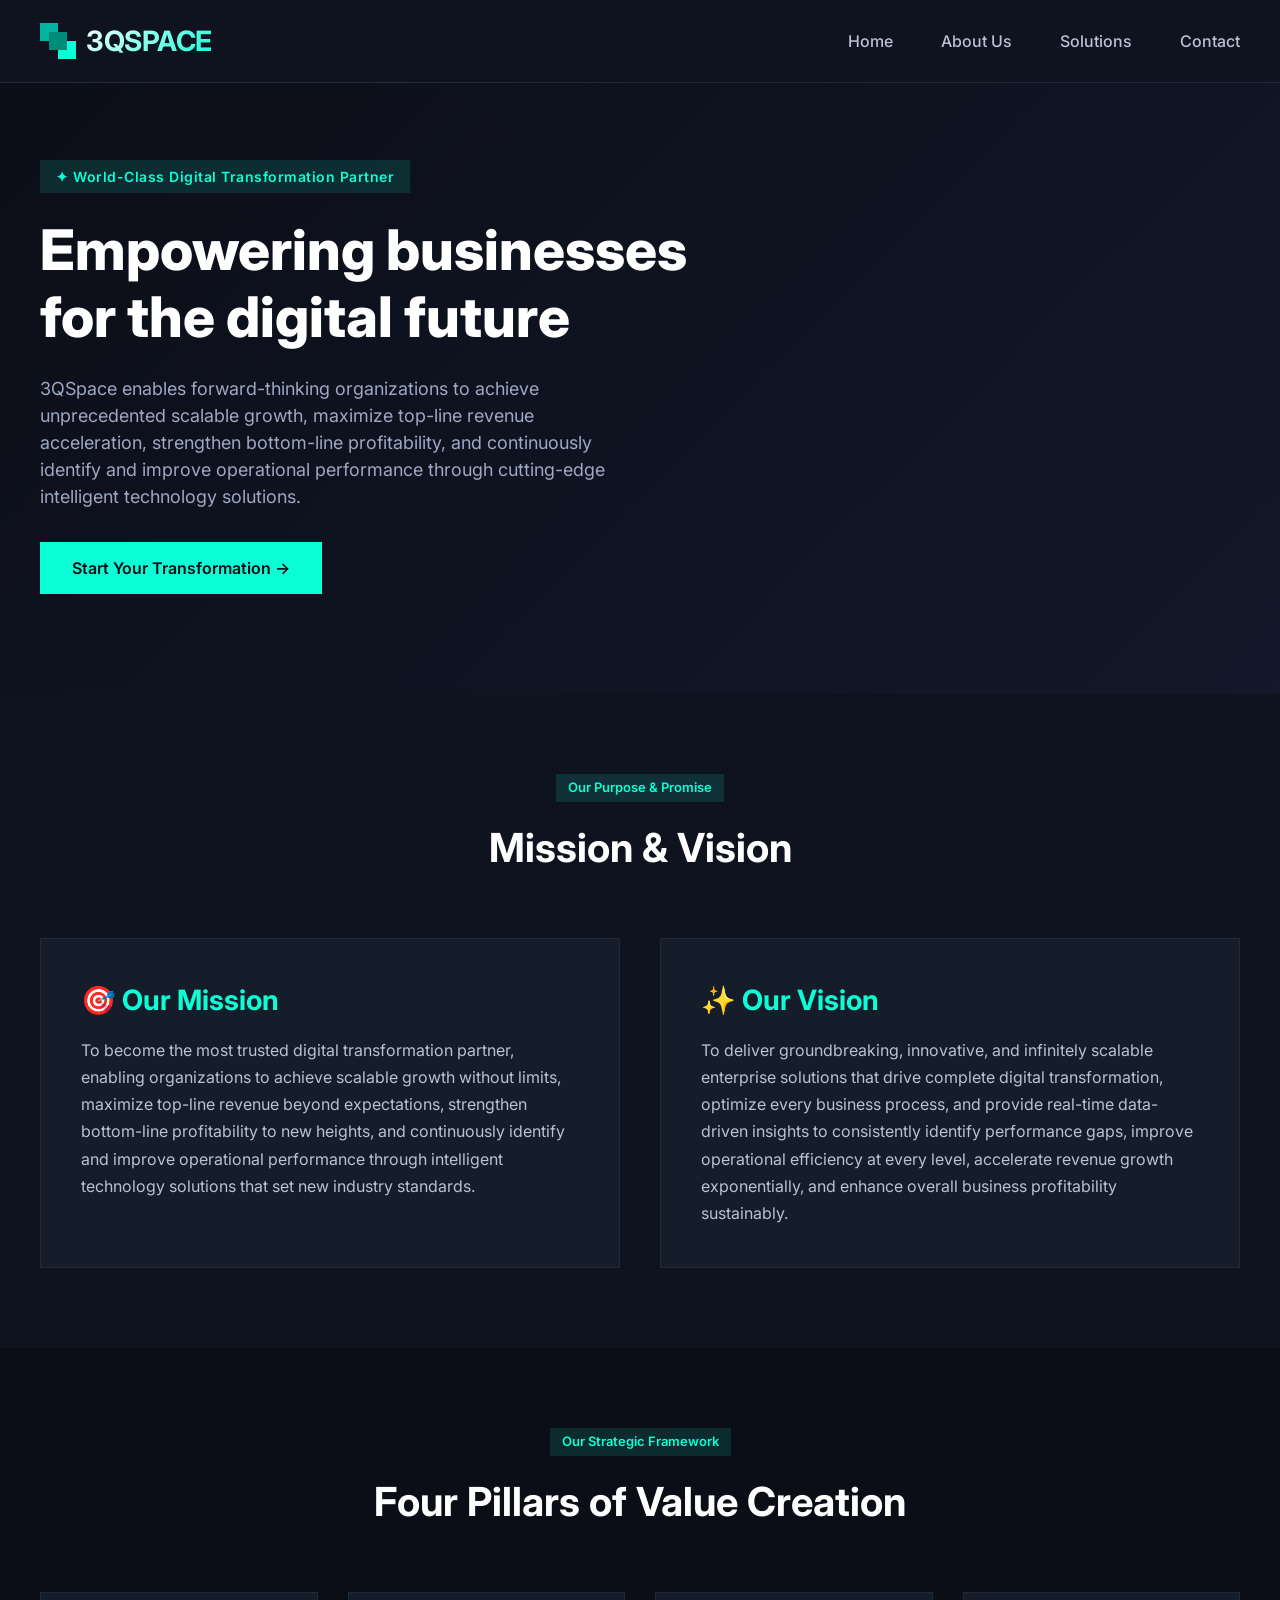
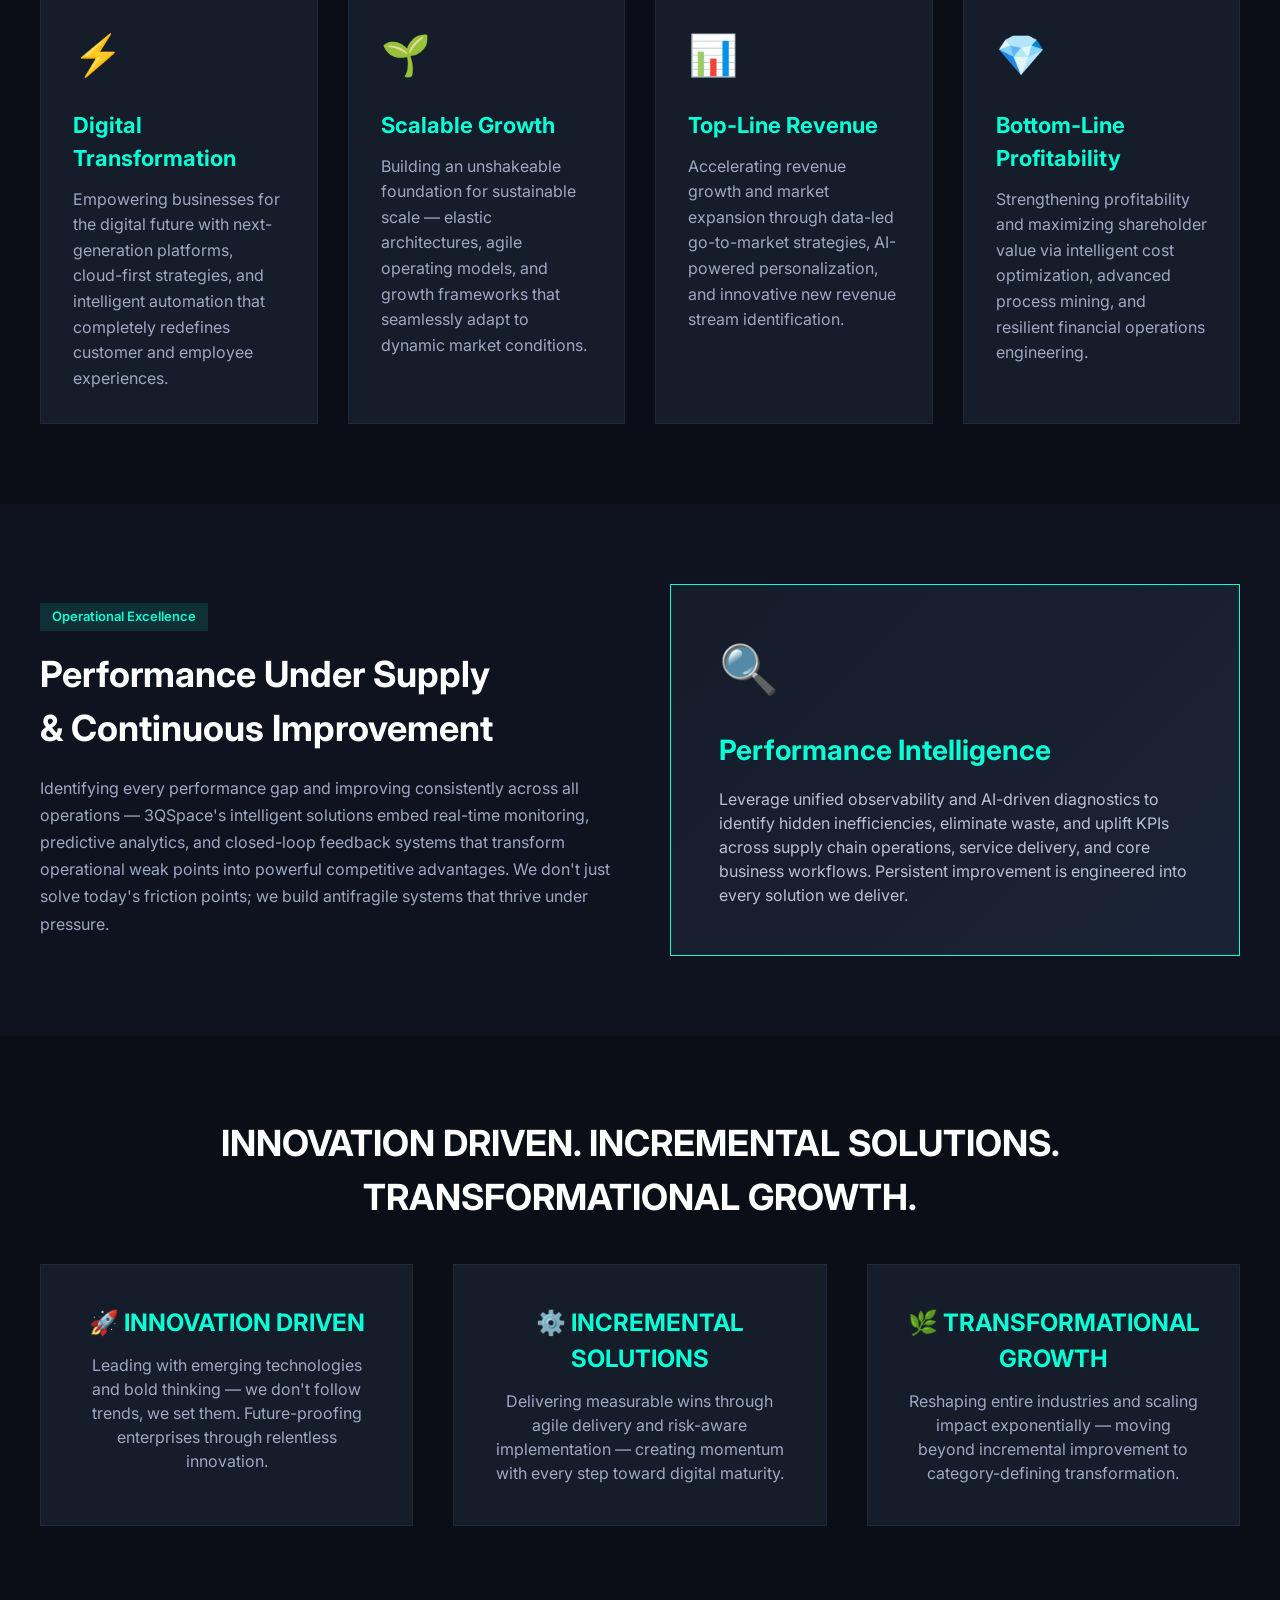
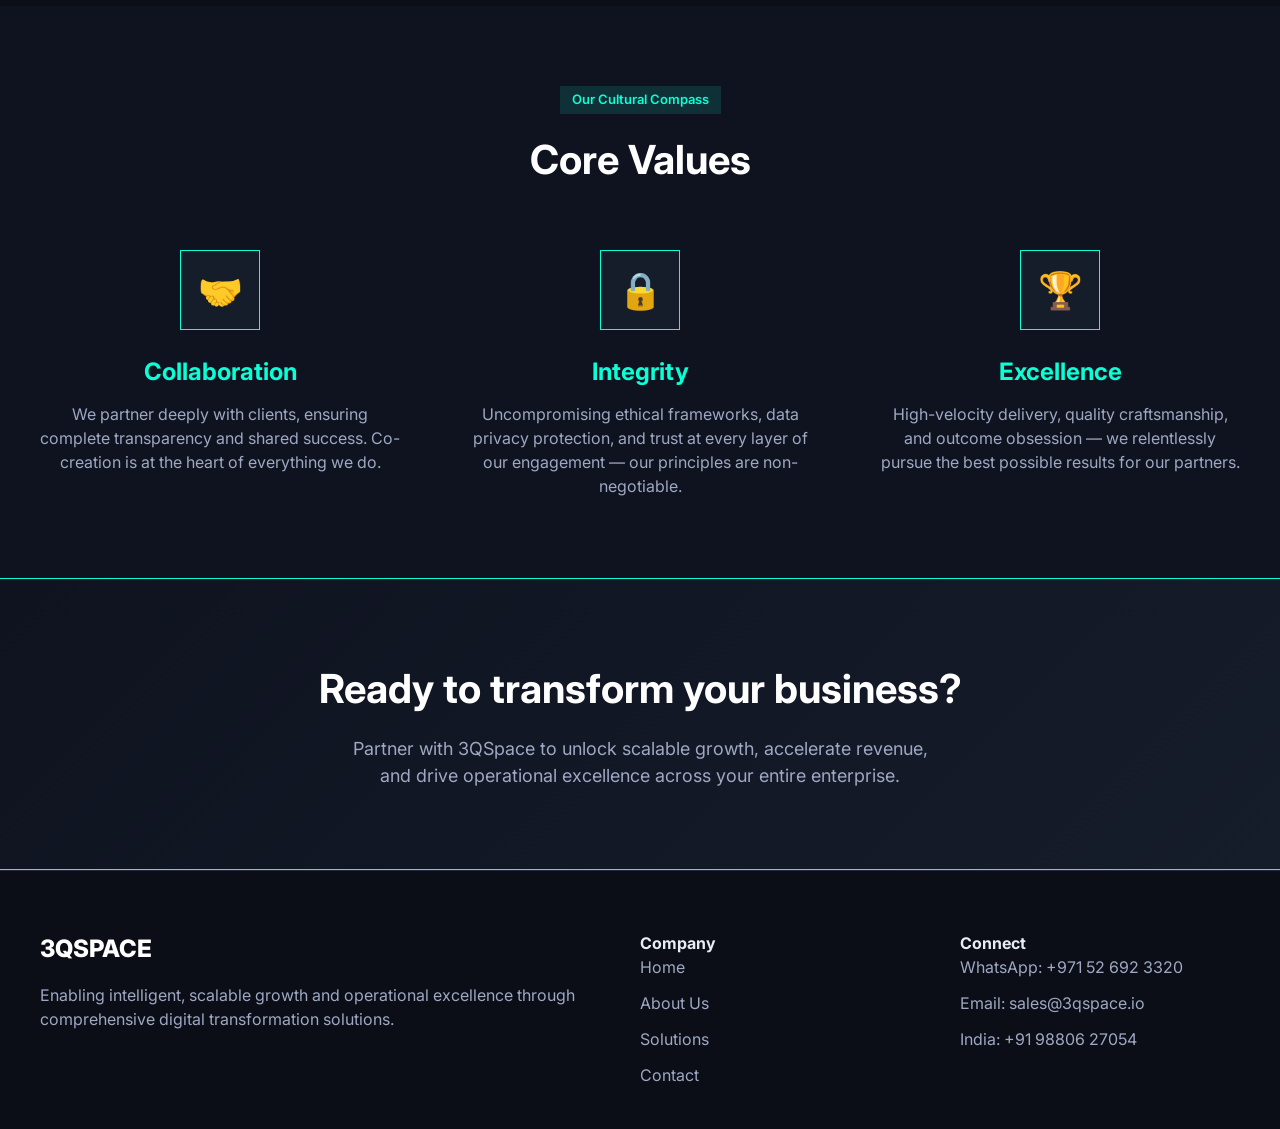
==== src/main/resources/templates/index.html @ 8f8d3d5f "Reduced price size, removed green Contact button" ====
<!DOCTYPE html>
<html lang="en">
<head>
    <meta charset="UTF-8">
    <meta name="viewport" content="width=device-width, initial-scale=1.0">
    <title>3QSpace | Digital Transformation Partner</title>
    <link href="https://fonts.googleapis.com/css2?family=Inter:opsz,wght@14..32,400;14..32,500;14..32,600;14..32,700;14..32,800&display=swap" rel="stylesheet">
    <style>
        * {
            margin: 0;
            padding: 0;
            box-sizing: border-box;
        }

        body {
            font-family: 'Inter', sans-serif;
            background: #0B0E17;
            color: #E8EDF5;
            line-height: 1.5;
        }

        .container {
            max-width: 1280px;
            margin: 0 auto;
            padding: 0 40px;
        }

        .navbar {
            position: fixed;
            top: 0;
            width: 100%;
            background: #0F1320;
            border-bottom: 1px solid #232838;
            padding: 20px 0;
            z-index: 1000;
        }

        .nav-container {
            display: flex;
            justify-content: space-between;
            align-items: center;
            max-width: 1280px;
            margin: 0 auto;
            padding: 0 40px;
        }

        /* Distinctive Logo – not a simple hexagon or generic symbol */
        .logo {
            display: flex;
            align-items: center;
            gap: 10px;
            text-decoration: none;
        }
        .logo-icon {
            width: 36px;
            height: 36px;
            position: relative;
        }
        .logo-icon .square {
            position: absolute;
            width: 18px;
            height: 18px;
            background: #0BFFD6;
        }
        .logo-icon .sq1 {
            top: 0;
            left: 0;
            background: #00B5A0;
        }
        .logo-icon .sq2 {
            bottom: 0;
            right: 0;
            background: #0BFFD6;
        }
        .logo-icon .sq3 {
            top: 9px;
            left: 9px;
            background: #008C7A;
            width: 18px;
            height: 18px;
        }
        .logo-text {
            font-size: 28px;
            font-weight: 700;
            letter-spacing: -0.5px;
            background: linear-gradient(135deg, #FFFFFF 0%, #0BFFD6 100%);
            -webkit-background-clip: text;
            background-clip: text;
            color: transparent;
        }

        .nav-links {
            display: flex;
            gap: 48px;
            align-items: center;
        }

        .nav-links a {
            text-decoration: none;
            color: #B9C2D4;
            font-weight: 500;
            transition: color 0.2s;
        }

        .nav-links a:hover {
            color: #0BFFD6;
        }

        .btn-nav {
            background: #0BFFD6;
            color: #0B0E17 !important;
            padding: 8px 20px;
            font-weight: 600;
        }

        .hero {
            padding: 160px 0 100px;
            background: linear-gradient(135deg, #0B0E17 0%, #13182A 100%);
        }

        .hero-badge {
            display: inline-block;
            background: rgba(11, 255, 214, 0.12);
            color: #0BFFD6;
            padding: 6px 16px;
            font-size: 14px;
            font-weight: 600;
            margin-bottom: 24px;
            letter-spacing: 0.5px;
        }

        .hero h1 {
            font-size: 56px;
            font-weight: 800;
            line-height: 1.2;
            color: white;
            margin-bottom: 24px;
        }

        .hero p {
            font-size: 18px;
            color: #9EA8C2;
            margin-bottom: 32px;
            max-width: 600px;
        }

        .btn-primary {
            display: inline-block;
            background: #0BFFD6;
            color: #0B0E17;
            padding: 14px 32px;
            text-decoration: none;
            font-weight: 600;
            margin-right: 24px;
        }

        .section-header {
            text-align: center;
            max-width: 700px;
            margin: 0 auto 60px;
        }

        .section-tag {
            display: inline-block;
            background: rgba(11, 255, 214, 0.12);
            color: #0BFFD6;
            padding: 4px 12px;
            font-size: 13px;
            font-weight: 600;
            margin-bottom: 16px;
        }

        .section-header h2 {
            font-size: 40px;
            font-weight: 700;
            color: white;
            margin-bottom: 16px;
        }

        .mission-vision {
            background: #0F1320;
            padding: 80px 0;
        }

        .mv-grid {
            display: grid;
            grid-template-columns: 1fr 1fr;
            gap: 40px;
        }

        .mv-card {
            background: #151C2A;
            padding: 40px;
            border: 1px solid #232838;
        }

        .mv-card h3 {
            font-size: 28px;
            margin-bottom: 16px;
            color: #0BFFD6;
        }

        .mv-card p {
            color: #B9C2D4;
            line-height: 1.7;
        }

        .pillars-section {
            padding: 80px 0;
            background: #0B0E17;
        }

        .pillars-grid {
            display: grid;
            grid-template-columns: repeat(4, 1fr);
            gap: 30px;
        }

        .pillar-card {
            background: #151C2A;
            padding: 32px;
            border: 1px solid #232838;
            transition: transform 0.3s;
        }

        .pillar-card:hover {
            transform: translateY(-8px);
            border-color: #0BFFD6;
        }

        .pillar-icon {
            font-size: 40px;
            margin-bottom: 24px;
        }

        .pillar-card h3 {
            font-size: 22px;
            margin-bottom: 12px;
            color: #0BFFD6;
        }

        .pillar-card p {
            color: #9EA8C2;
            line-height: 1.6;
        }

        .performance {
            padding: 80px 0;
            background: #0F1320;
        }

        .performance-grid {
            display: grid;
            grid-template-columns: 1fr 1fr;
            gap: 60px;
            align-items: center;
        }

        .perf-card {
            background: linear-gradient(135deg, #151C2A 0%, #1A2335 100%);
            padding: 48px;
            border: 1px solid #0BFFD6;
        }

        .perf-card h3 {
            font-size: 28px;
            margin-bottom: 16px;
            color: #0BFFD6;
        }

        .perf-card p {
            color: #B9C2D4;
        }

        .innovation {
            background: #0B0E17;
            padding: 80px 0;
            text-align: center;
        }

        .innovation h2 {
            font-size: 36px;
            margin-bottom: 40px;
            color: white;
        }

        .innovation-grid {
            display: grid;
            grid-template-columns: repeat(3, 1fr);
            gap: 40px;
            margin-top: 20px;
        }

        .innovation-card {
            background: #151C2A;
            border: 1px solid #232838;
            padding: 40px;
        }

        .innovation-card h3 {
            font-size: 24px;
            margin-bottom: 12px;
            color: #0BFFD6;
        }

        .innovation-card p {
            color: #9EA8C2;
        }

        .values {
            padding: 80px 0;
            background: #0F1320;
        }

        .values-grid {
            display: flex;
            justify-content: center;
            gap: 60px;
            flex-wrap: wrap;
        }

        .value-item {
            text-align: center;
            flex: 1;
            min-width: 250px;
        }

        .value-icon {
            width: 80px;
            height: 80px;
            background: #151C2A;
            border: 1px solid #0BFFD6;
            display: flex;
            align-items: center;
            justify-content: center;
            margin: 0 auto 24px;
            font-size: 36px;
        }

        .value-item h3 {
            font-size: 24px;
            margin-bottom: 12px;
            color: #0BFFD6;
        }

        .value-item p {
            color: #9EA8C2;
        }

        .cta {
            background: linear-gradient(135deg, #0F1320 0%, #151C2A 100%);
            padding: 80px 0;
            text-align: center;
            border-top: 1px solid #0BFFD6;
            border-bottom: 1px solid #0BFFD6;
        }

        .cta h2 {
            font-size: 40px;
            margin-bottom: 16px;
            color: white;
        }

        .cta p {
            font-size: 18px;
            color: #9EA8C2;
            max-width: 600px;
            margin: 0 auto;
        }

        footer {
            background: #0B0E17;
            padding: 60px 0 30px;
            border-top: 1px solid #232838;
        }

        .footer-grid {
            display: grid;
            grid-template-columns: 2fr 1fr 1fr;
            gap: 40px;
        }

        .footer-logo {
            font-size: 24px;
            font-weight: 800;
            color: white;
            margin-bottom: 16px;
        }

        .footer-col p, .footer-col a {
            color: #9EA8C2;
            text-decoration: none;
            margin-bottom: 12px;
            display: block;
        }

        .footer-col a:hover {
            color: #0BFFD6;
        }

        @media (max-width: 1024px) {
            .pillars-grid {
                grid-template-columns: repeat(2, 1fr);
            }
            .hero h1 {
                font-size: 40px;
            }
        }

        @media (max-width: 768px) {
            .pillars-grid, .mv-grid, .performance-grid, .innovation-grid, .footer-grid {
                grid-template-columns: 1fr;
            }
            .nav-links {
                display: none;
            }
            .container {
                padding: 0 24px;
            }
            .hero h1 {
                font-size: 32px;
            }
        }
    </style>
</head>
<body>

<nav class="navbar">
    <div class="nav-container">
        <a href="/" class="logo">
            <div class="logo-icon">
                <div class="square sq1"></div>
                <div class="square sq2"></div>
                <div class="square sq3"></div>
            </div>
            <span class="logo-text">3QSPACE</span>
        </a>
        <div class="nav-links">
            <a href="/">Home</a>
            <a href="/about">About Us</a>
            <a href="/solutions">Solutions</a>
            <a href="/contact">Contact</a>
        </div>
    </div>
</nav>

<main>
    <section class="hero">
        <div class="container">
            <span class="hero-badge">✦ World-Class Digital Transformation Partner</span>
            <h1>Empowering businesses<br>for the digital future</h1>
            <p>3QSpace enables forward-thinking organizations to achieve unprecedented scalable growth, maximize top-line revenue acceleration, strengthen bottom-line profitability, and continuously identify and improve operational performance through cutting-edge intelligent technology solutions.</p>
            <div>
                <a href="#" class="btn-primary">Start Your Transformation →</a>
            </div>
        </div>
    </section>

    <section class="mission-vision">
        <div class="container">
            <div class="section-header">
                <span class="section-tag">Our Purpose & Promise</span>
                <h2>Mission & Vision</h2>
            </div>
            <div class="mv-grid">
                <div class="mv-card">
                    <h3>🎯 Our Mission</h3>
                    <p>To become the most trusted digital transformation partner, enabling organizations to achieve scalable growth without limits, maximize top-line revenue beyond expectations, strengthen bottom-line profitability to new heights, and continuously identify and improve operational performance through intelligent technology solutions that set new industry standards.</p>
                </div>
                <div class="mv-card">
                    <h3>✨ Our Vision</h3>
                    <p>To deliver groundbreaking, innovative, and infinitely scalable enterprise solutions that drive complete digital transformation, optimize every business process, and provide real-time data-driven insights to consistently identify performance gaps, improve operational efficiency at every level, accelerate revenue growth exponentially, and enhance overall business profitability sustainably.</p>
                </div>
            </div>
        </div>
    </section>

    <section class="pillars-section">
        <div class="container">
            <div class="section-header">
                <span class="section-tag">Our Strategic Framework</span>
                <h2>Four Pillars of Value Creation</h2>
            </div>
            <div class="pillars-grid">
                <div class="pillar-card">
                    <div class="pillar-icon">⚡</div>
                    <h3>Digital Transformation</h3>
                    <p>Empowering businesses for the digital future with next-generation platforms, cloud-first strategies, and intelligent automation that completely redefines customer and employee experiences.</p>
                </div>
                <div class="pillar-card">
                    <div class="pillar-icon">🌱</div>
                    <h3>Scalable Growth</h3>
                    <p>Building an unshakeable foundation for sustainable scale — elastic architectures, agile operating models, and growth frameworks that seamlessly adapt to dynamic market conditions.</p>
                </div>
                <div class="pillar-card">
                    <div class="pillar-icon">📊</div>
                    <h3>Top-Line Revenue</h3>
                    <p>Accelerating revenue growth and market expansion through data-led go-to-market strategies, AI-powered personalization, and innovative new revenue stream identification.</p>
                </div>
                <div class="pillar-card">
                    <div class="pillar-icon">💎</div>
                    <h3>Bottom-Line Profitability</h3>
                    <p>Strengthening profitability and maximizing shareholder value via intelligent cost optimization, advanced process mining, and resilient financial operations engineering.</p>
                </div>
            </div>
        </div>
    </section>

    <section class="performance">
        <div class="container">
            <div class="performance-grid">
                <div>
                    <span class="section-tag">Operational Excellence</span>
                    <h2 style="font-size: 36px; margin-bottom: 20px; color: white;">Performance Under Supply<br>& Continuous Improvement</h2>
                    <p style="font-size: 16px; line-height: 1.7; color: #9EA8C2;">Identifying every performance gap and improving consistently across all operations — 3QSpace's intelligent solutions embed real-time monitoring, predictive analytics, and closed-loop feedback systems that transform operational weak points into powerful competitive advantages. We don't just solve today's friction points; we build antifragile systems that thrive under pressure.</p>
                </div>
                <div class="perf-card">
                    <div style="font-size: 48px; margin-bottom: 24px;">🔍</div>
                    <h3>Performance Intelligence</h3>
                    <p>Leverage unified observability and AI-driven diagnostics to identify hidden inefficiencies, eliminate waste, and uplift KPIs across supply chain operations, service delivery, and core business workflows. Persistent improvement is engineered into every solution we deliver.</p>
                </div>
            </div>
        </div>
    </section>

    <section class="innovation">
        <div class="container">
            <h2>INNOVATION DRIVEN. INCREMENTAL SOLUTIONS. TRANSFORMATIONAL GROWTH.</h2>
            <div class="innovation-grid">
                <div class="innovation-card">
                    <h3>🚀 INNOVATION DRIVEN</h3>
                    <p>Leading with emerging technologies and bold thinking — we don't follow trends, we set them. Future-proofing enterprises through relentless innovation.</p>
                </div>
                <div class="innovation-card">
                    <h3>⚙️ INCREMENTAL SOLUTIONS</h3>
                    <p>Delivering measurable wins through agile delivery and risk-aware implementation — creating momentum with every step toward digital maturity.</p>
                </div>
                <div class="innovation-card">
                    <h3>🌿 TRANSFORMATIONAL GROWTH</h3>
                    <p>Reshaping entire industries and scaling impact exponentially — moving beyond incremental improvement to category-defining transformation.</p>
                </div>
            </div>
        </div>
    </section>

    <section class="values">
        <div class="container">
            <div class="section-header">
                <span class="section-tag">Our Cultural Compass</span>
                <h2>Core Values</h2>
            </div>
            <div class="values-grid">
                <div class="value-item">
                    <div class="value-icon">🤝</div>
                    <h3>Collaboration</h3>
                    <p>We partner deeply with clients, ensuring complete transparency and shared success. Co-creation is at the heart of everything we do.</p>
                </div>
                <div class="value-item">
                    <div class="value-icon">🔒</div>
                    <h3>Integrity</h3>
                    <p>Uncompromising ethical frameworks, data privacy protection, and trust at every layer of our engagement — our principles are non-negotiable.</p>
                </div>
                <div class="value-item">
                    <div class="value-icon">🏆</div>
                    <h3>Excellence</h3>
                    <p>High-velocity delivery, quality craftsmanship, and outcome obsession — we relentlessly pursue the best possible results for our partners.</p>
                </div>
            </div>
        </div>
    </section>

    <section class="cta">
        <div class="container">
            <h2>Ready to transform your business?</h2>
            <p>Partner with 3QSpace to unlock scalable growth, accelerate revenue, and drive operational excellence across your entire enterprise.</p>
        </div>
    </section>
</main>

<footer>
    <div class="container">
        <div class="footer-grid">
            <div class="footer-col">
                <div class="footer-logo">3QSPACE</div>
                <p>Enabling intelligent, scalable growth and operational excellence through comprehensive digital transformation solutions.</p>
            </div>
            <div class="footer-col">
                <h4>Company</h4>
                <a href="/">Home</a>
                <a href="/about">About Us</a>
                <a href="/solutions">Solutions</a>
                <a href="/contact">Contact</a>
            </div>
            <div class="footer-col">
                <h4>Connect</h4>
                <a href="https://wa.me/971526923320" target="_blank">WhatsApp: +971 52 692 3320</a>
                <a href="mailto:sales@3qspace.io">Email: sales@3qspace.io</a>
                <a href="tel:+919880627054">India: +91 98806 27054</a>
            </div>
        </div>
    </div>
</footer>
</body>
</html>
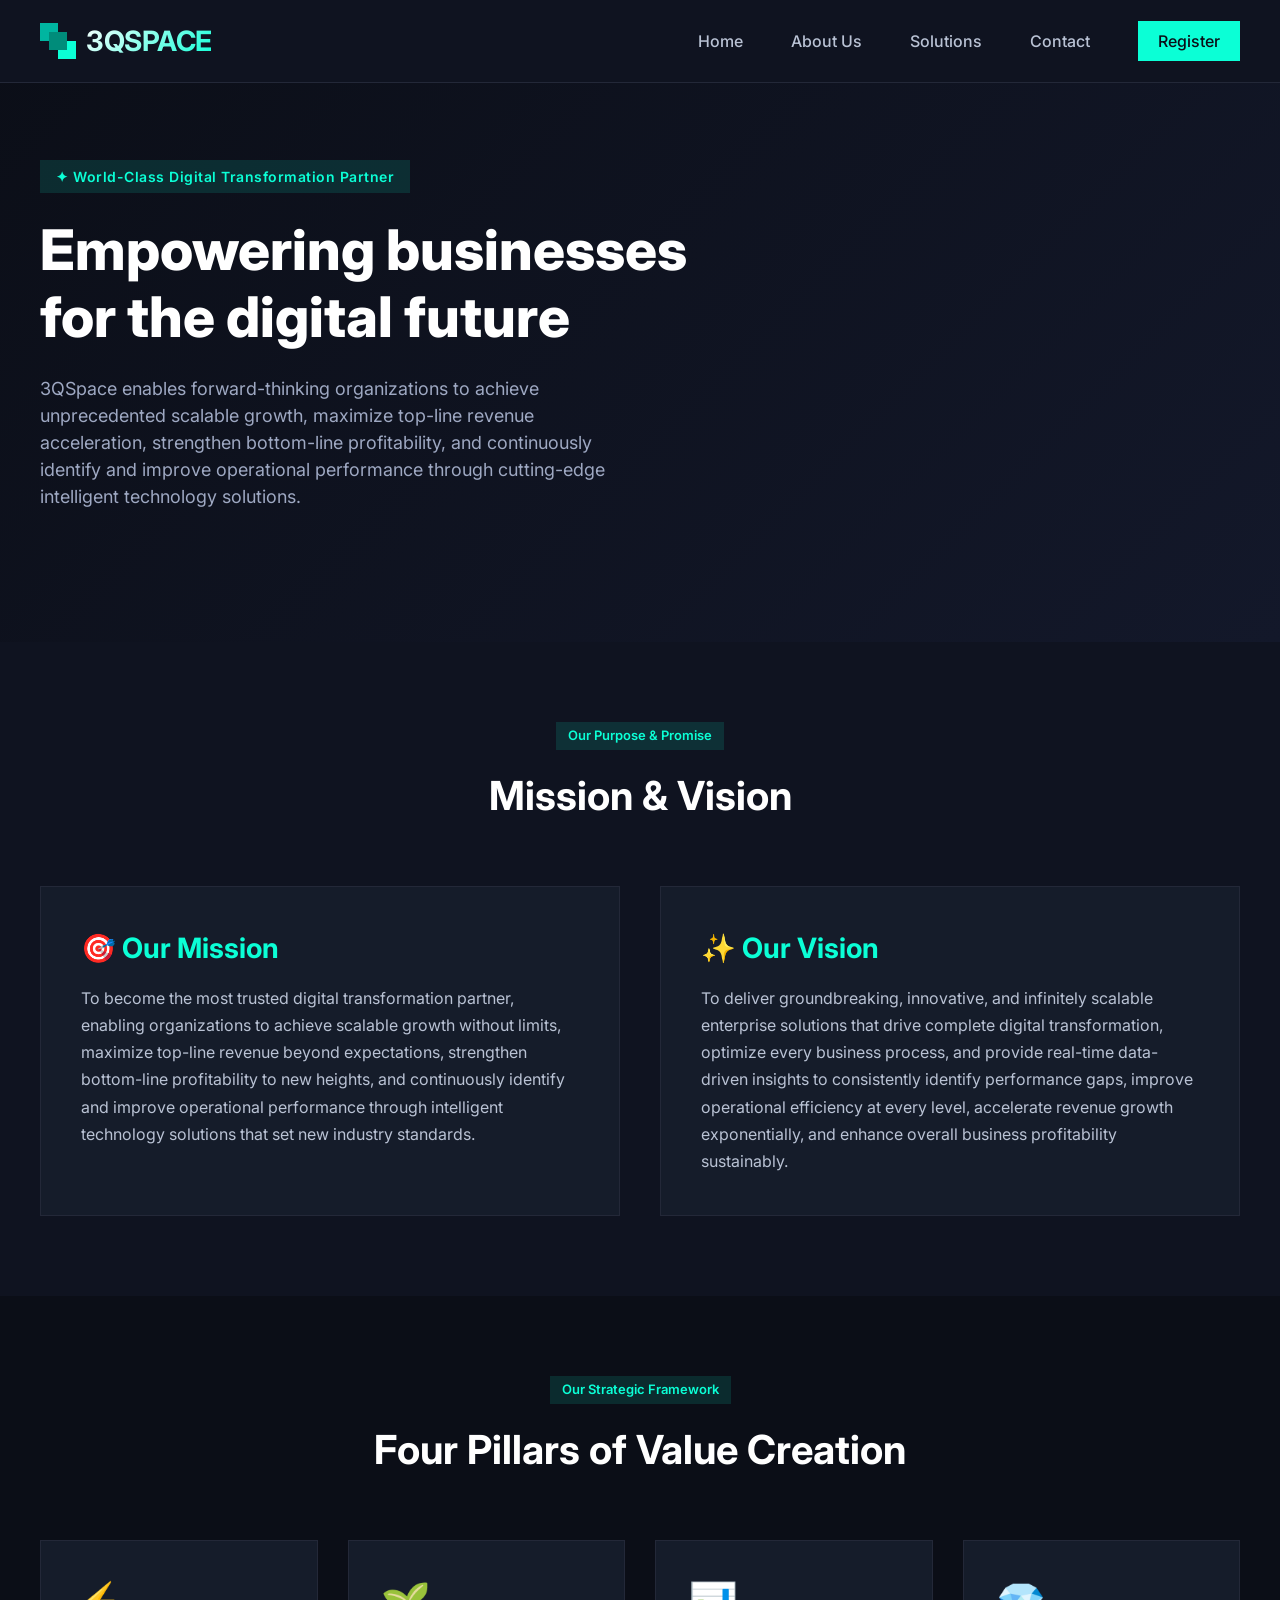
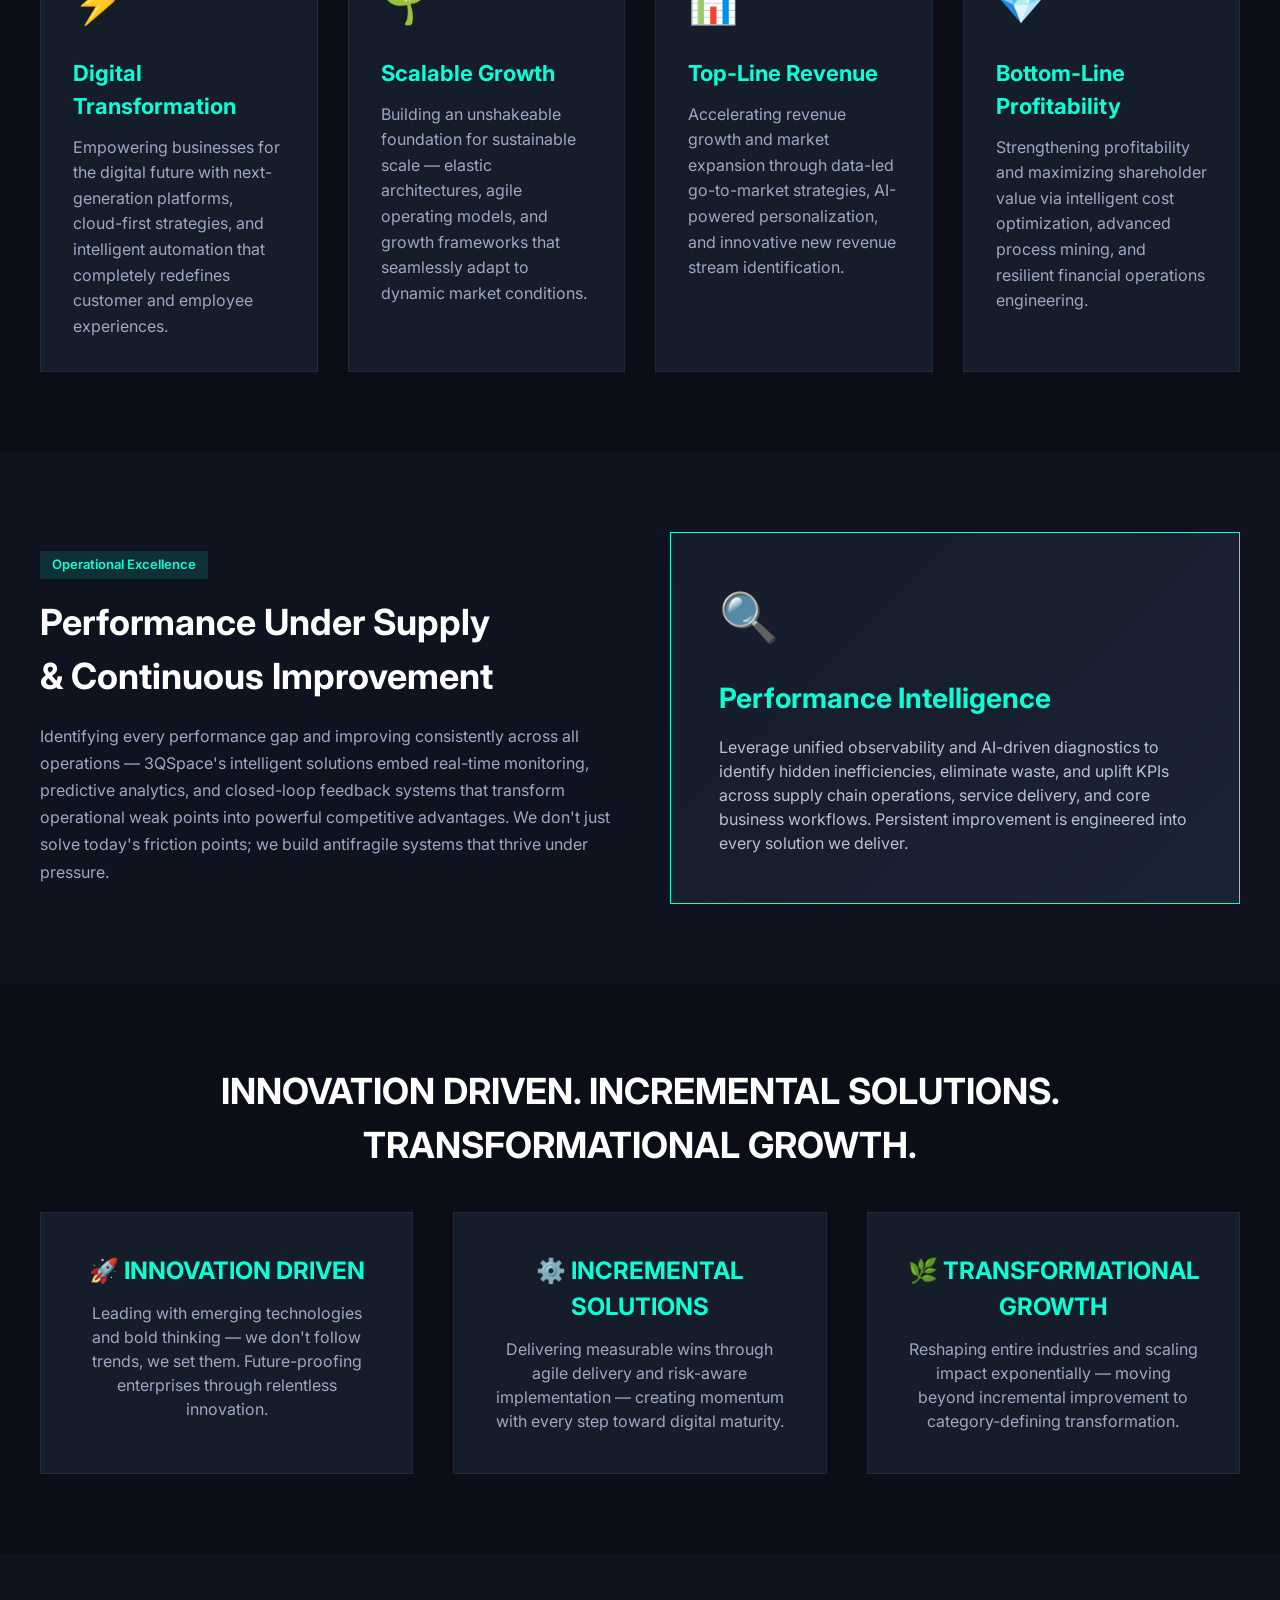
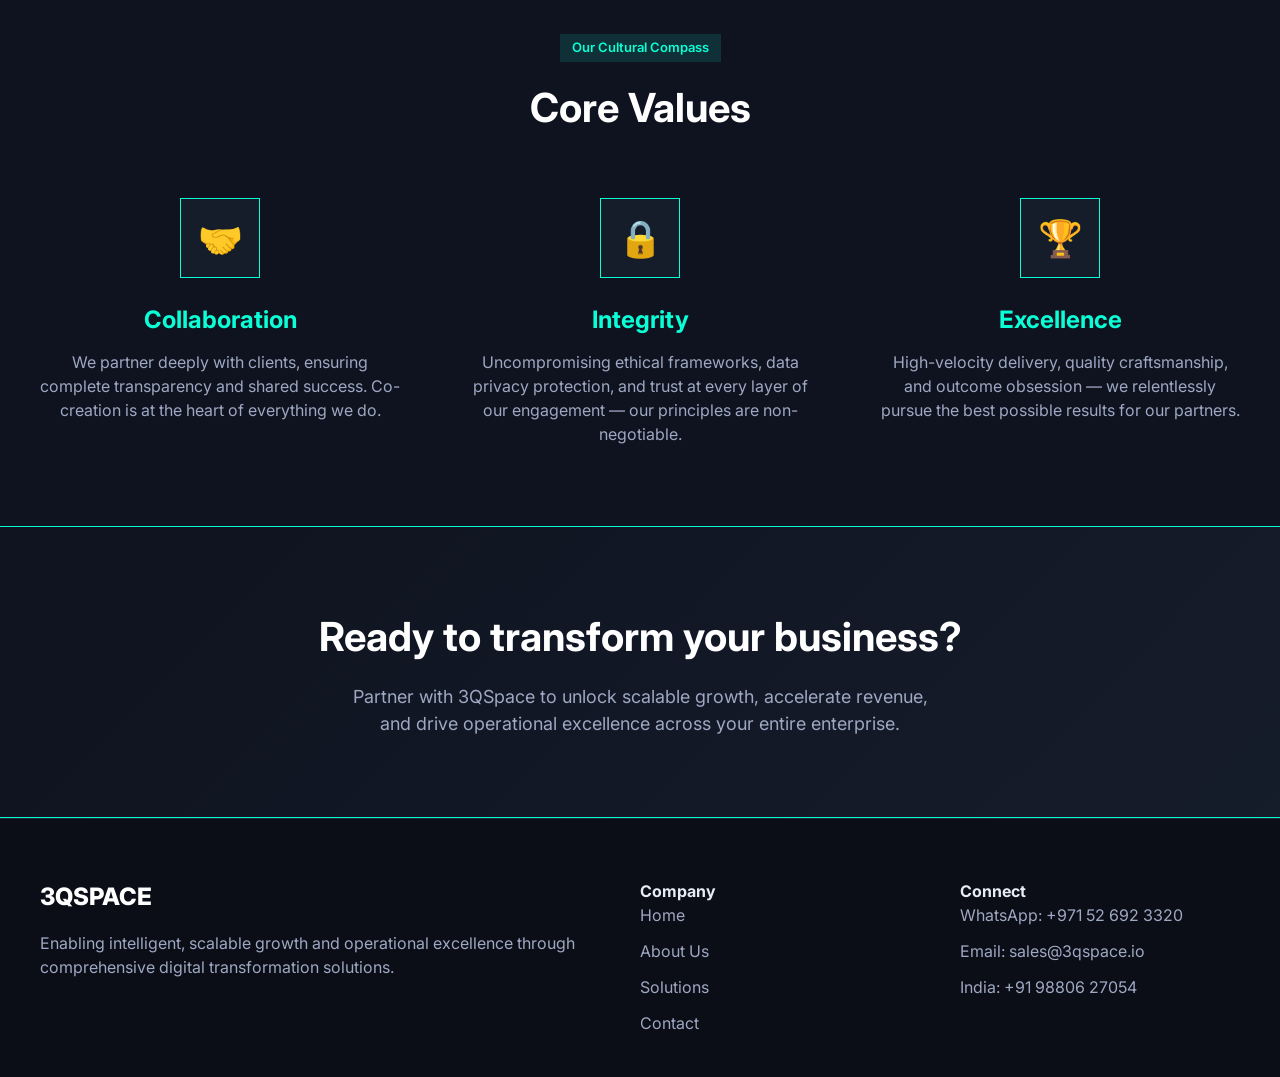
==== commit 22150fd3: "Add company registration with automatic QR generation and backend integration" ====
--- a/src/main/resources/templates/index.html
+++ b/src/main/resources/templates/index.html
@@ -436,11 +436,12 @@
             <span class="logo-text">3QSPACE</span>
         </a>
         <div class="nav-links">
-            <a href="/">Home</a>
-            <a href="/about">About Us</a>
-            <a href="/solutions">Solutions</a>
-            <a href="/contact">Contact</a>
-        </div>
+    <a href="/">Home</a>
+    <a href="/about">About Us</a>
+    <a href="/solutions">Solutions</a>
+    <a href="/contact">Contact</a>
+    <a href="/register" class="btn-nav">Register</a>
+</div>
     </div>
 </nav>
 
@@ -451,7 +452,6 @@
             <h1>Empowering businesses<br>for the digital future</h1>
             <p>3QSpace enables forward-thinking organizations to achieve unprecedented scalable growth, maximize top-line revenue acceleration, strengthen bottom-line profitability, and continuously identify and improve operational performance through cutting-edge intelligent technology solutions.</p>
             <div>
-                <a href="#" class="btn-primary">Start Your Transformation →</a>
             </div>
         </div>
     </section>
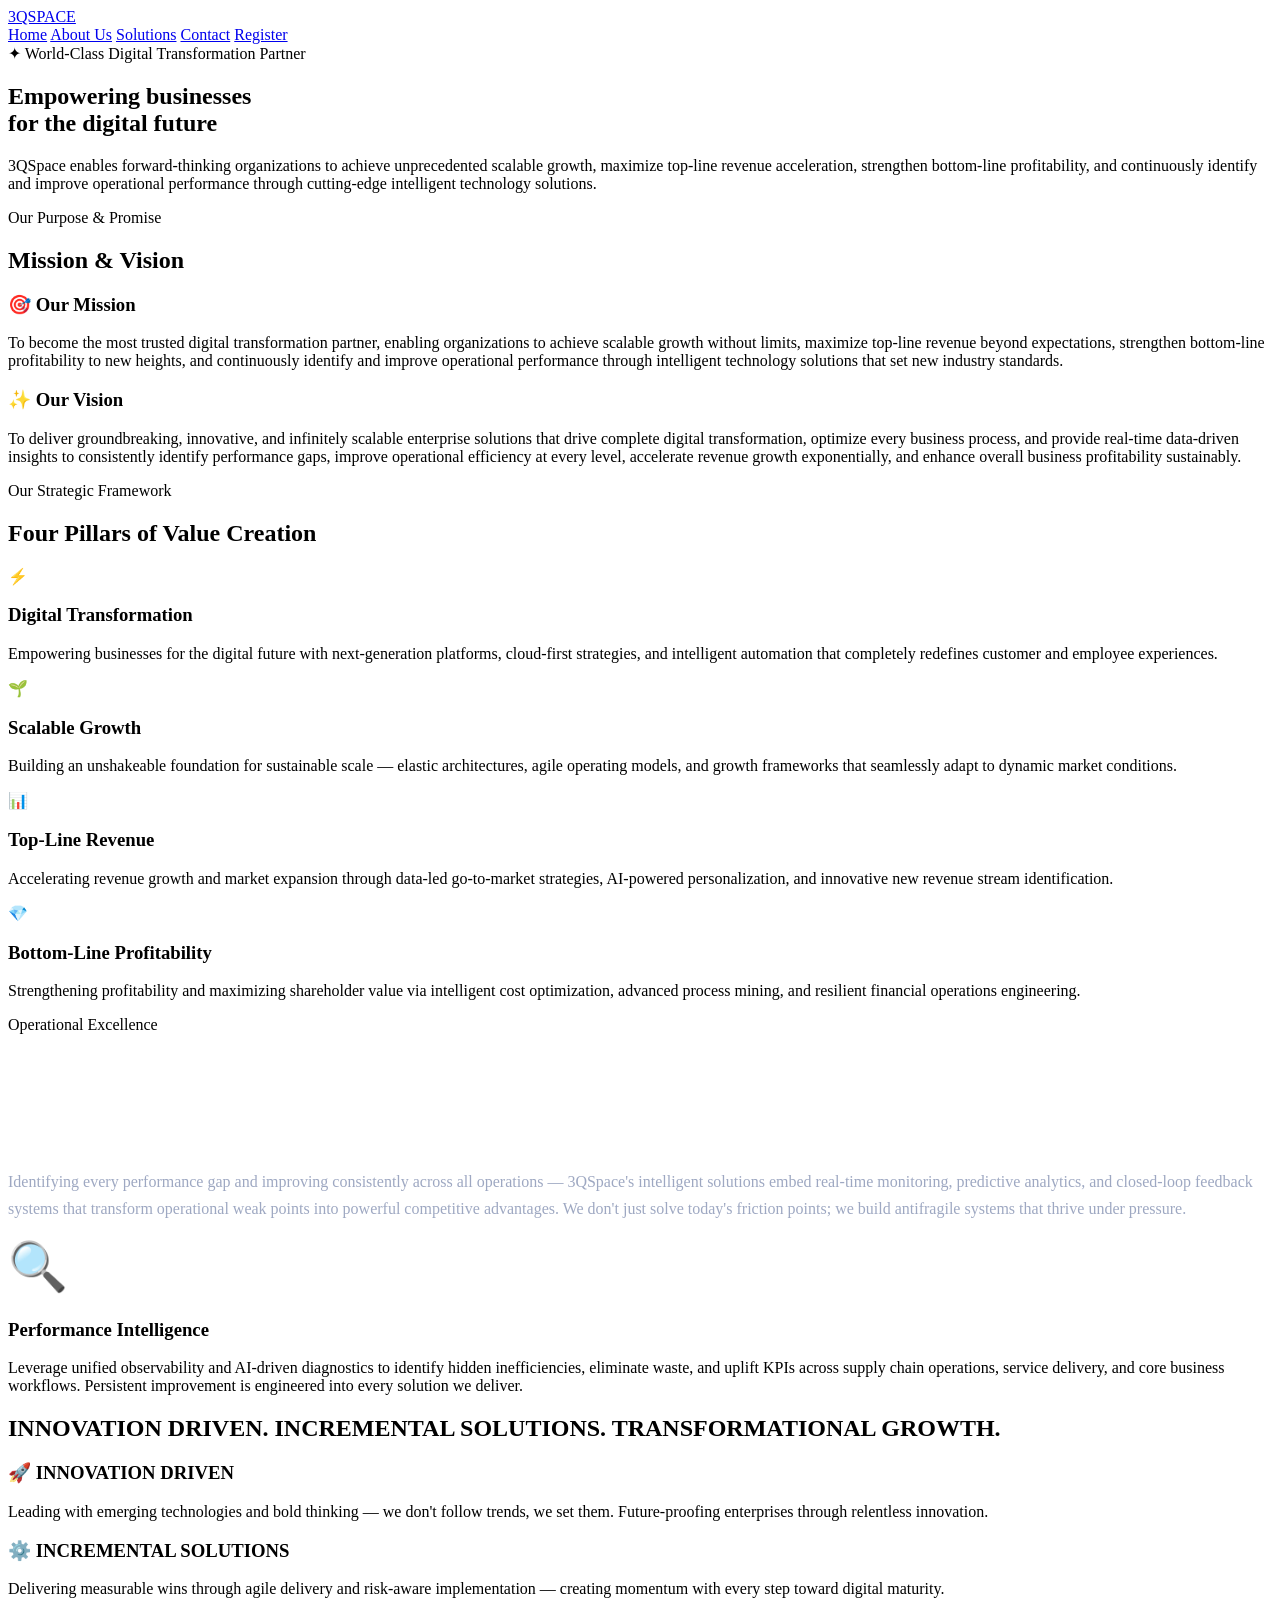
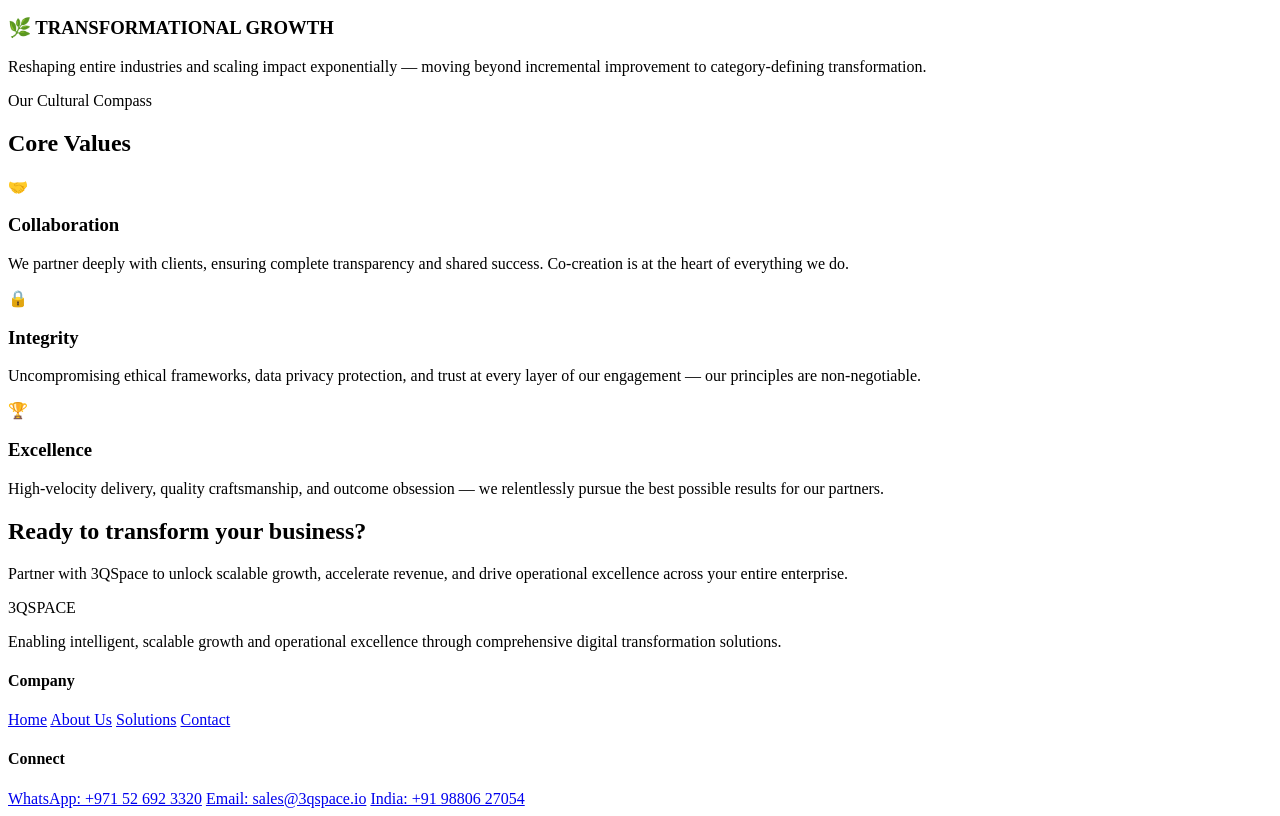
==== commit 43acf584: "UI/UX Redesign: Enhanced digital transformation & B2B SaaS design system, centralized CSS, modern da" ====
--- a/src/main/resources/templates/index.html
+++ b/src/main/resources/templates/index.html
@@ -4,424 +4,7 @@
     <meta charset="UTF-8">
     <meta name="viewport" content="width=device-width, initial-scale=1.0">
     <title>3QSpace | Digital Transformation Partner</title>
-    <link href="https://fonts.googleapis.com/css2?family=Inter:opsz,wght@14..32,400;14..32,500;14..32,600;14..32,700;14..32,800&display=swap" rel="stylesheet">
-    <style>
-        * {
-            margin: 0;
-            padding: 0;
-            box-sizing: border-box;
-        }
-
-        body {
-            font-family: 'Inter', sans-serif;
-            background: #0B0E17;
-            color: #E8EDF5;
-            line-height: 1.5;
-        }
-
-        .container {
-            max-width: 1280px;
-            margin: 0 auto;
-            padding: 0 40px;
-        }
-
-        .navbar {
-            position: fixed;
-            top: 0;
-            width: 100%;
-            background: #0F1320;
-            border-bottom: 1px solid #232838;
-            padding: 20px 0;
-            z-index: 1000;
-        }
-
-        .nav-container {
-            display: flex;
-            justify-content: space-between;
-            align-items: center;
-            max-width: 1280px;
-            margin: 0 auto;
-            padding: 0 40px;
-        }
-
-        /* Distinctive Logo – not a simple hexagon or generic symbol */
-        .logo {
-            display: flex;
-            align-items: center;
-            gap: 10px;
-            text-decoration: none;
-        }
-        .logo-icon {
-            width: 36px;
-            height: 36px;
-            position: relative;
-        }
-        .logo-icon .square {
-            position: absolute;
-            width: 18px;
-            height: 18px;
-            background: #0BFFD6;
-        }
-        .logo-icon .sq1 {
-            top: 0;
-            left: 0;
-            background: #00B5A0;
-        }
-        .logo-icon .sq2 {
-            bottom: 0;
-            right: 0;
-            background: #0BFFD6;
-        }
-        .logo-icon .sq3 {
-            top: 9px;
-            left: 9px;
-            background: #008C7A;
-            width: 18px;
-            height: 18px;
-        }
-        .logo-text {
-            font-size: 28px;
-            font-weight: 700;
-            letter-spacing: -0.5px;
-            background: linear-gradient(135deg, #FFFFFF 0%, #0BFFD6 100%);
-            -webkit-background-clip: text;
-            background-clip: text;
-            color: transparent;
-        }
-
-        .nav-links {
-            display: flex;
-            gap: 48px;
-            align-items: center;
-        }
-
-        .nav-links a {
-            text-decoration: none;
-            color: #B9C2D4;
-            font-weight: 500;
-            transition: color 0.2s;
-        }
-
-        .nav-links a:hover {
-            color: #0BFFD6;
-        }
-
-        .btn-nav {
-            background: #0BFFD6;
-            color: #0B0E17 !important;
-            padding: 8px 20px;
-            font-weight: 600;
-        }
-
-        .hero {
-            padding: 160px 0 100px;
-            background: linear-gradient(135deg, #0B0E17 0%, #13182A 100%);
-        }
-
-        .hero-badge {
-            display: inline-block;
-            background: rgba(11, 255, 214, 0.12);
-            color: #0BFFD6;
-            padding: 6px 16px;
-            font-size: 14px;
-            font-weight: 600;
-            margin-bottom: 24px;
-            letter-spacing: 0.5px;
-        }
-
-        .hero h1 {
-            font-size: 56px;
-            font-weight: 800;
-            line-height: 1.2;
-            color: white;
-            margin-bottom: 24px;
-        }
-
-        .hero p {
-            font-size: 18px;
-            color: #9EA8C2;
-            margin-bottom: 32px;
-            max-width: 600px;
-        }
-
-        .btn-primary {
-            display: inline-block;
-            background: #0BFFD6;
-            color: #0B0E17;
-            padding: 14px 32px;
-            text-decoration: none;
-            font-weight: 600;
-            margin-right: 24px;
-        }
-
-        .section-header {
-            text-align: center;
-            max-width: 700px;
-            margin: 0 auto 60px;
-        }
-
-        .section-tag {
-            display: inline-block;
-            background: rgba(11, 255, 214, 0.12);
-            color: #0BFFD6;
-            padding: 4px 12px;
-            font-size: 13px;
-            font-weight: 600;
-            margin-bottom: 16px;
-        }
-
-        .section-header h2 {
-            font-size: 40px;
-            font-weight: 700;
-            color: white;
-            margin-bottom: 16px;
-        }
-
-        .mission-vision {
-            background: #0F1320;
-            padding: 80px 0;
-        }
-
-        .mv-grid {
-            display: grid;
-            grid-template-columns: 1fr 1fr;
-            gap: 40px;
-        }
-
-        .mv-card {
-            background: #151C2A;
-            padding: 40px;
-            border: 1px solid #232838;
-        }
-
-        .mv-card h3 {
-            font-size: 28px;
-            margin-bottom: 16px;
-            color: #0BFFD6;
-        }
-
-        .mv-card p {
-            color: #B9C2D4;
-            line-height: 1.7;
-        }
-
-        .pillars-section {
-            padding: 80px 0;
-            background: #0B0E17;
-        }
-
-        .pillars-grid {
-            display: grid;
-            grid-template-columns: repeat(4, 1fr);
-            gap: 30px;
-        }
-
-        .pillar-card {
-            background: #151C2A;
-            padding: 32px;
-            border: 1px solid #232838;
-            transition: transform 0.3s;
-        }
-
-        .pillar-card:hover {
-            transform: translateY(-8px);
-            border-color: #0BFFD6;
-        }
-
-        .pillar-icon {
-            font-size: 40px;
-            margin-bottom: 24px;
-        }
-
-        .pillar-card h3 {
-            font-size: 22px;
-            margin-bottom: 12px;
-            color: #0BFFD6;
-        }
-
-        .pillar-card p {
-            color: #9EA8C2;
-            line-height: 1.6;
-        }
-
-        .performance {
-            padding: 80px 0;
-            background: #0F1320;
-        }
-
-        .performance-grid {
-            display: grid;
-            grid-template-columns: 1fr 1fr;
-            gap: 60px;
-            align-items: center;
-        }
-
-        .perf-card {
-            background: linear-gradient(135deg, #151C2A 0%, #1A2335 100%);
-            padding: 48px;
-            border: 1px solid #0BFFD6;
-        }
-
-        .perf-card h3 {
-            font-size: 28px;
-            margin-bottom: 16px;
-            color: #0BFFD6;
-        }
-
-        .perf-card p {
-            color: #B9C2D4;
-        }
-
-        .innovation {
-            background: #0B0E17;
-            padding: 80px 0;
-            text-align: center;
-        }
-
-        .innovation h2 {
-            font-size: 36px;
-            margin-bottom: 40px;
-            color: white;
-        }
-
-        .innovation-grid {
-            display: grid;
-            grid-template-columns: repeat(3, 1fr);
-            gap: 40px;
-            margin-top: 20px;
-        }
-
-        .innovation-card {
-            background: #151C2A;
-            border: 1px solid #232838;
-            padding: 40px;
-        }
-
-        .innovation-card h3 {
-            font-size: 24px;
-            margin-bottom: 12px;
-            color: #0BFFD6;
-        }
-
-        .innovation-card p {
-            color: #9EA8C2;
-        }
-
-        .values {
-            padding: 80px 0;
-            background: #0F1320;
-        }
-
-        .values-grid {
-            display: flex;
-            justify-content: center;
-            gap: 60px;
-            flex-wrap: wrap;
-        }
-
-        .value-item {
-            text-align: center;
-            flex: 1;
-            min-width: 250px;
-        }
-
-        .value-icon {
-            width: 80px;
-            height: 80px;
-            background: #151C2A;
-            border: 1px solid #0BFFD6;
-            display: flex;
-            align-items: center;
-            justify-content: center;
-            margin: 0 auto 24px;
-            font-size: 36px;
-        }
-
-        .value-item h3 {
-            font-size: 24px;
-            margin-bottom: 12px;
-            color: #0BFFD6;
-        }
-
-        .value-item p {
-            color: #9EA8C2;
-        }
-
-        .cta {
-            background: linear-gradient(135deg, #0F1320 0%, #151C2A 100%);
-            padding: 80px 0;
-            text-align: center;
-            border-top: 1px solid #0BFFD6;
-            border-bottom: 1px solid #0BFFD6;
-        }
-
-        .cta h2 {
-            font-size: 40px;
-            margin-bottom: 16px;
-            color: white;
-        }
-
-        .cta p {
-            font-size: 18px;
-            color: #9EA8C2;
-            max-width: 600px;
-            margin: 0 auto;
-        }
-
-        footer {
-            background: #0B0E17;
-            padding: 60px 0 30px;
-            border-top: 1px solid #232838;
-        }
-
-        .footer-grid {
-            display: grid;
-            grid-template-columns: 2fr 1fr 1fr;
-            gap: 40px;
-        }
-
-        .footer-logo {
-            font-size: 24px;
-            font-weight: 800;
-            color: white;
-            margin-bottom: 16px;
-        }
-
-        .footer-col p, .footer-col a {
-            color: #9EA8C2;
-            text-decoration: none;
-            margin-bottom: 12px;
-            display: block;
-        }
-
-        .footer-col a:hover {
-            color: #0BFFD6;
-        }
-
-        @media (max-width: 1024px) {
-            .pillars-grid {
-                grid-template-columns: repeat(2, 1fr);
-            }
-            .hero h1 {
-                font-size: 40px;
-            }
-        }
-
-        @media (max-width: 768px) {
-            .pillars-grid, .mv-grid, .performance-grid, .innovation-grid, .footer-grid {
-                grid-template-columns: 1fr;
-            }
-            .nav-links {
-                display: none;
-            }
-            .container {
-                padding: 0 24px;
-            }
-            .hero h1 {
-                font-size: 32px;
-            }
-        }
-    </style>
+    <link rel="stylesheet" href="/css/style.css">
 </head>
 <body>
 
@@ -436,12 +19,12 @@
             <span class="logo-text">3QSPACE</span>
         </a>
         <div class="nav-links">
-    <a href="/">Home</a>
-    <a href="/about">About Us</a>
-    <a href="/solutions">Solutions</a>
-    <a href="/contact">Contact</a>
-    <a href="/register" class="btn-nav">Register</a>
-</div>
+            <a href="/">Home</a>
+            <a href="/about">About Us</a>
+            <a href="/solutions">Solutions</a>
+            <a href="/contact">Contact</a>
+            <a href="/register" class="btn-nav">Register</a>
+        </div>
     </div>
 </nav>
 
@@ -459,8 +42,8 @@
     <section class="mission-vision">
         <div class="container">
             <div class="section-header">
-                <span class="section-tag">Our Purpose & Promise</span>
-                <h2>Mission & Vision</h2>
+                <span class="section-tag">Our Purpose &amp; Promise</span>
+                <h2>Mission &amp; Vision</h2>
             </div>
             <div class="mv-grid">
                 <div class="mv-card">
@@ -511,7 +94,7 @@
             <div class="performance-grid">
                 <div>
                     <span class="section-tag">Operational Excellence</span>
-                    <h2 style="font-size: 36px; margin-bottom: 20px; color: white;">Performance Under Supply<br>& Continuous Improvement</h2>
+                    <h2 style="font-size: 36px; margin-bottom: 20px; color: white;">Performance Under Supply<br>&amp; Continuous Improvement</h2>
                     <p style="font-size: 16px; line-height: 1.7; color: #9EA8C2;">Identifying every performance gap and improving consistently across all operations — 3QSpace's intelligent solutions embed real-time monitoring, predictive analytics, and closed-loop feedback systems that transform operational weak points into powerful competitive advantages. We don't just solve today's friction points; we build antifragile systems that thrive under pressure.</p>
                 </div>
                 <div class="perf-card">
@@ -601,4 +184,4 @@
     </div>
 </footer>
 </body>
-</html>+</html>
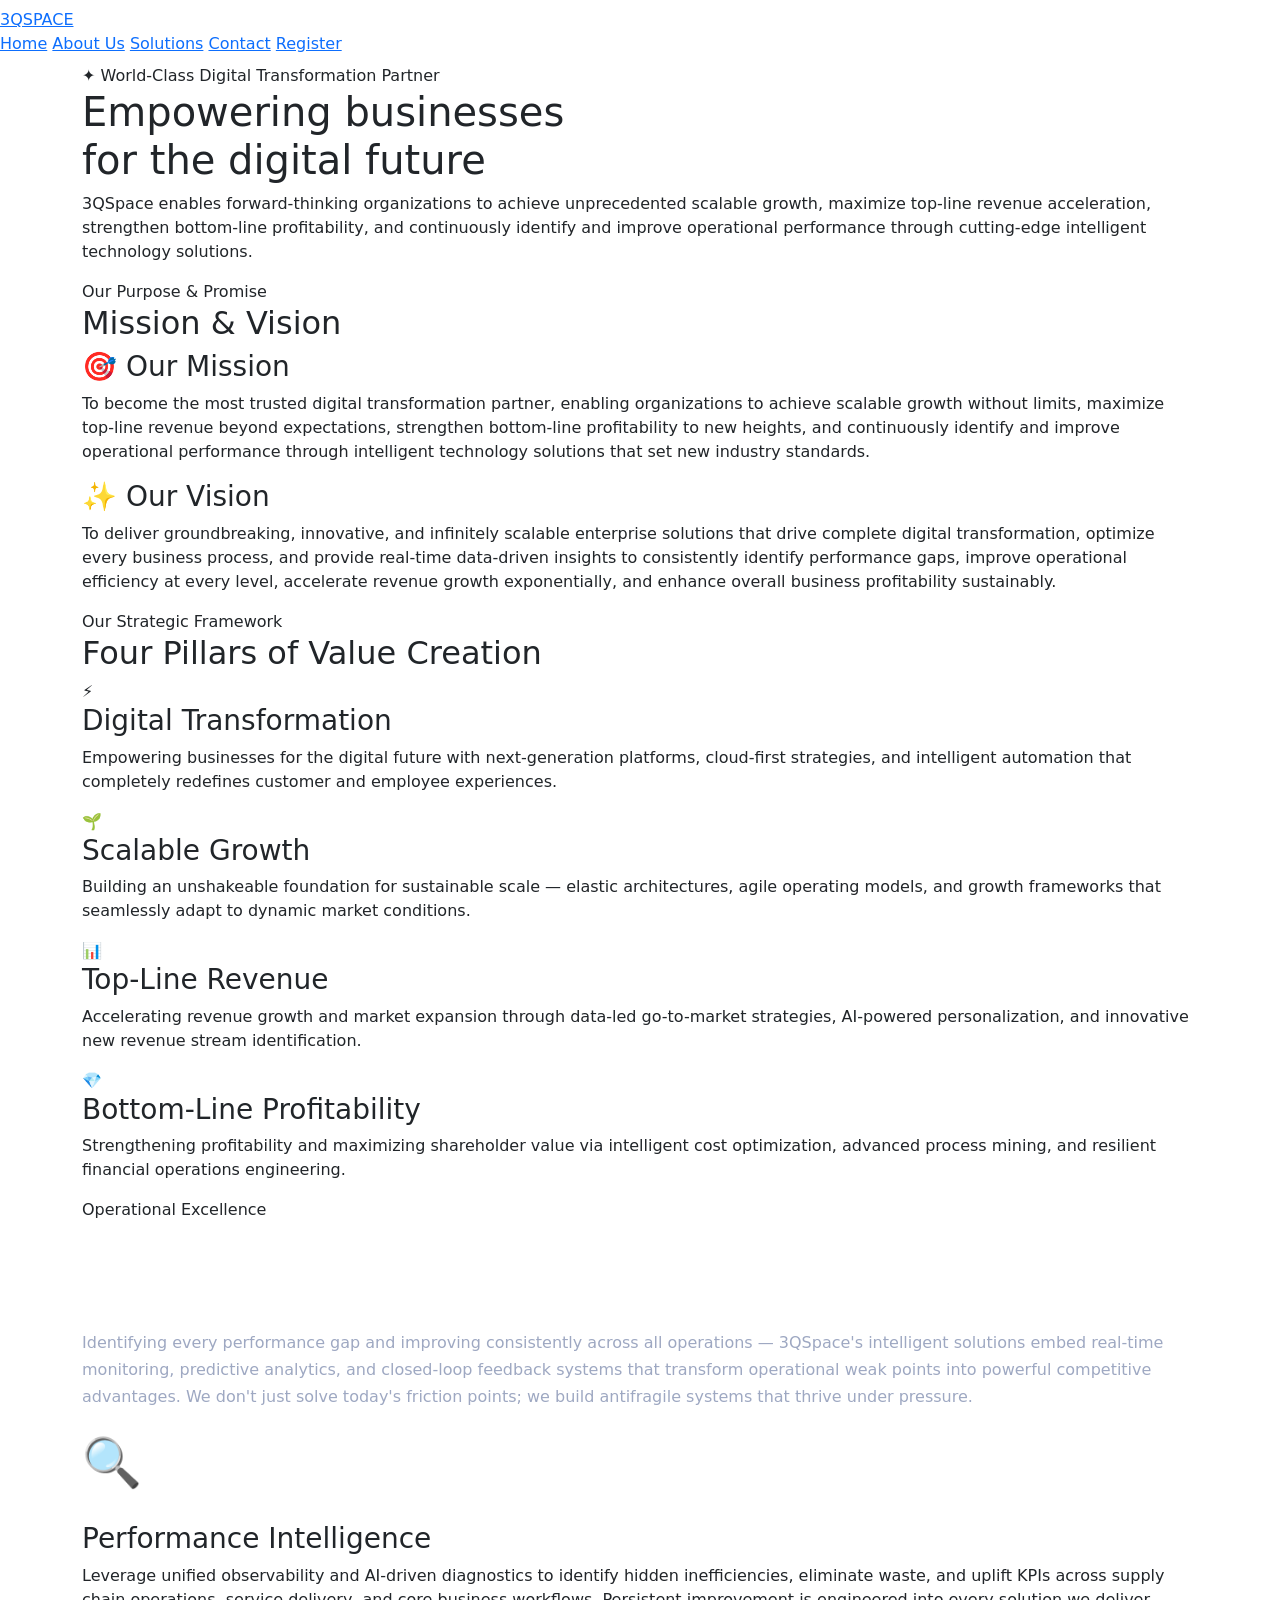
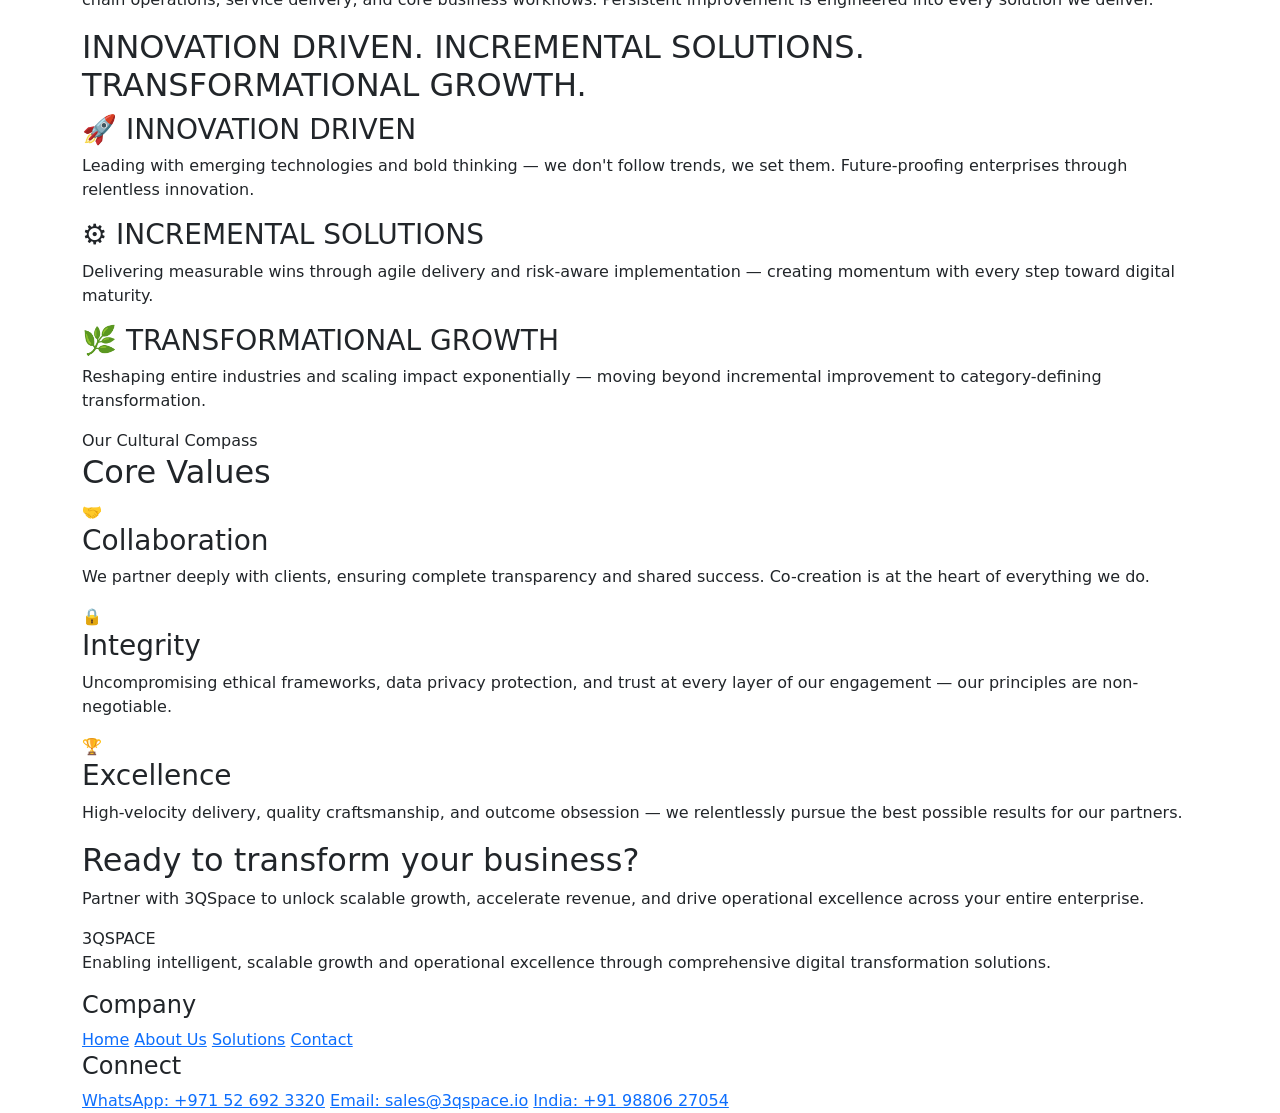
==== commit 24172a7c: "UI/UX Redesign: Applied Bootstrap 5, Montserrat headings, Inter body, minimal #0066CC and #00C8B0 pa" ====
--- a/src/main/resources/templates/index.html
+++ b/src/main/resources/templates/index.html
@@ -4,6 +4,7 @@
     <meta charset="UTF-8">
     <meta name="viewport" content="width=device-width, initial-scale=1.0">
     <title>3QSpace | Digital Transformation Partner</title>
+    <link href="https://cdn.jsdelivr.net/npm/bootstrap@5.3.3/dist/css/bootstrap.min.css" rel="stylesheet">
     <link rel="stylesheet" href="/css/style.css">
 </head>
 <body>
